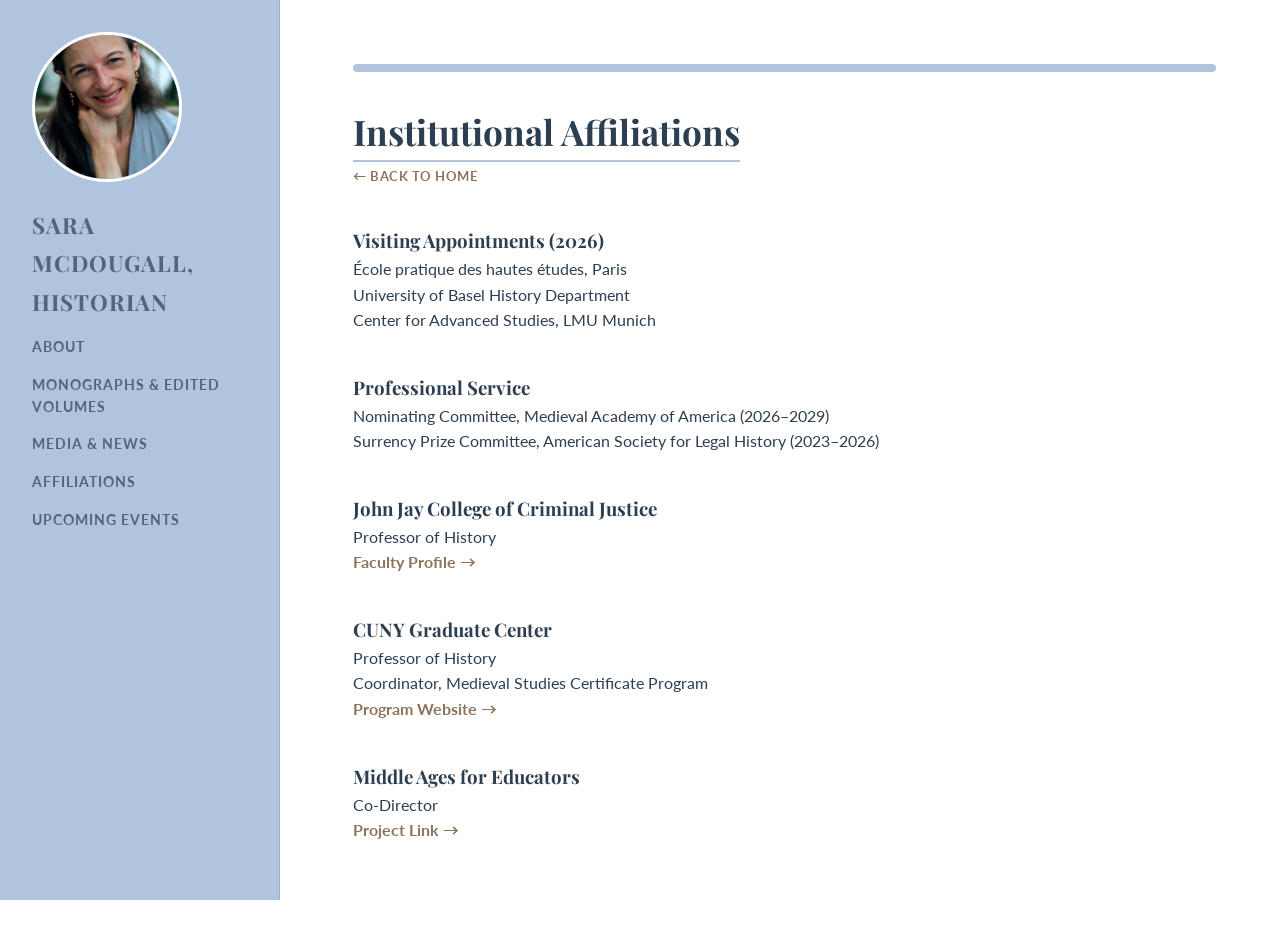
==== affiliations.html @ 27a06aaa "Add files via upload" ====
<!DOCTYPE html>
<html lang="en">
<head>
    <meta charset="UTF-8">
    <meta name="viewport" content="width=device-width, initial-scale=1.0">
    <title>Affiliations | Sara McDougall</title>
    <link href="https://fonts.googleapis.com/css2?family=Playfair+Display:wght@700&family=Lato:wght@300;400;700&display=swap" rel="stylesheet">
    <style>
        /* [Standard Style Block - Same as Media page] */
        :root { --primary: #b0c4de; --dark-text: #2c3e50; --accent: #8e735b; --bg: #ffffff; --light-grey: #f9f9f9; }
        * { box-sizing: border-box; margin: 0; padding: 0; }
        body { font-family: 'Lato', sans-serif; line-height: 1.6; color: var(--dark-text); background-color: var(--bg); display: flex; }
        nav { width: 280px; height: 100vh; background: var(--primary); color: var(--dark-text); position: fixed; padding: 2rem; display: flex; flex-direction: column; border-right: 1px solid rgba(0,0,0,0.1); }
        .headshot-container { width: 150px; height: 150px; border-radius: 50%; overflow: hidden; margin-bottom: 1.5rem; border: 3px solid white; flex-shrink: 0; }
        .headshot-container img { width: 100%; height: 100%; object-fit: cover; }
        nav h1 a { font-family: 'Playfair Display', serif; font-size: 1.4rem; color: var(--dark-text); text-decoration: none; line-height: 1.2; }
        nav a { color: var(--dark-text); text-decoration: none; margin-top: 1rem; font-weight: 700; text-transform: uppercase; letter-spacing: 1px; font-size: 0.85rem; transition: 0.3s; opacity: 0.7; }
        nav a:hover, nav a.active { opacity: 1; padding-left: 5px; border-left: 3px solid white; }
        main { margin-left: 280px; padding: 4rem; max-width: 1100px; width: 100%; }
        .page-header-accent { width: 100%; height: 8px; background: var(--primary); margin-bottom: 2rem; border-radius: 4px; }
        h2 { font-family: 'Playfair Display', serif; font-size: 2.2rem; color: var(--dark-text); margin-bottom: 0.2rem; border-bottom: 2px solid var(--primary); display: inline-block; }
        .back-btn { display: block; text-decoration: none; color: var(--accent); font-size: 0.8rem; font-weight: bold; margin-bottom: 2.5rem; text-transform: uppercase; letter-spacing: 0.5px; }
        .back-btn:hover { text-decoration: underline; }
        @media (max-width: 768px) { body { flex-direction: column; } nav { width: 100%; height: auto; position: relative; padding: 1.5rem; } main { margin-left: 0; padding: 2rem; } }
    </style>
</head>
<body>
<<nav>
    <div class="headshot-container">
        <img src="mcdhead2019.jpg" alt="Sara McDougall">
    </div>
    <h1><a href="index.html">Sara McDougall, Historian</a></h1>
    <a href="index.html">About</a>
    <a href="monographs.html">Monographs & Edited Volumes</a>
    <a href="media.html">Media & News</a>
    <a href="affiliations.html">Affiliations</a>
    <a href="events.html">Upcoming Events</a>
</nav>
<main>
    <div class="page-header-accent"></div>
    <h2>Institutional Affiliations</h2>
    <a href="index.html" class="back-btn">← Back to Home</a>
    <div style="margin-bottom: 2.5rem;">
    <h3 style="font-family: 'Playfair Display', serif;">Visiting Appointments (2026)</h3>
    <p>École pratique des hautes études, Paris </p>
    <p>University of Basel History Department </p>
    <p>Center for Advanced Studies, LMU Munich </p>
</div>

<div style="margin-bottom: 2.5rem;">
    <h3 style="font-family: 'Playfair Display', serif;">Professional Service</h3>
    <p>Nominating Committee, Medieval Academy of America (2026–2029) </p>
    <p>Surrency Prize Committee, American Society for Legal History (2023–2026) </p>
</div>
    <div style="margin-bottom: 2.5rem;">
        <h3 style="font-family: 'Playfair Display', serif;">John Jay College of Criminal Justice</h3>
        <p>Professor of History</p>
        <p><a href="https://www.jjay.cuny.edu/faculty/sara-mcdougall" target="_blank" style="color:var(--accent); text-decoration:none; font-weight:bold;">Faculty Profile →</a></p>
    </div>

    <div style="margin-bottom: 2.5rem;">
        <h3 style="font-family: 'Playfair Display', serif;">CUNY Graduate Center</h3>
        <p>Professor of History</p>
        <p>Coordinator, Medieval Studies Certificate Program</p>
        <p><a href="https://www.gc.cuny.edu/medieval-studies" target="_blank" style="color:var(--accent); text-decoration:none; font-weight:bold;">Program Website →</a></p>
    </div>

    <div style="margin-bottom: 2.5rem;">
        <h3 style="font-family: 'Playfair Display', serif;">Middle Ages for Educators</h3>
        <p>Co-Director</p>
        <p><a href="https://middleagesforeducators.princeton.edu/" target="_blank" style="color:var(--accent); text-decoration:none; font-weight:bold;">Project Link →</a></p>
    </div>
</main>
</body>
</html>
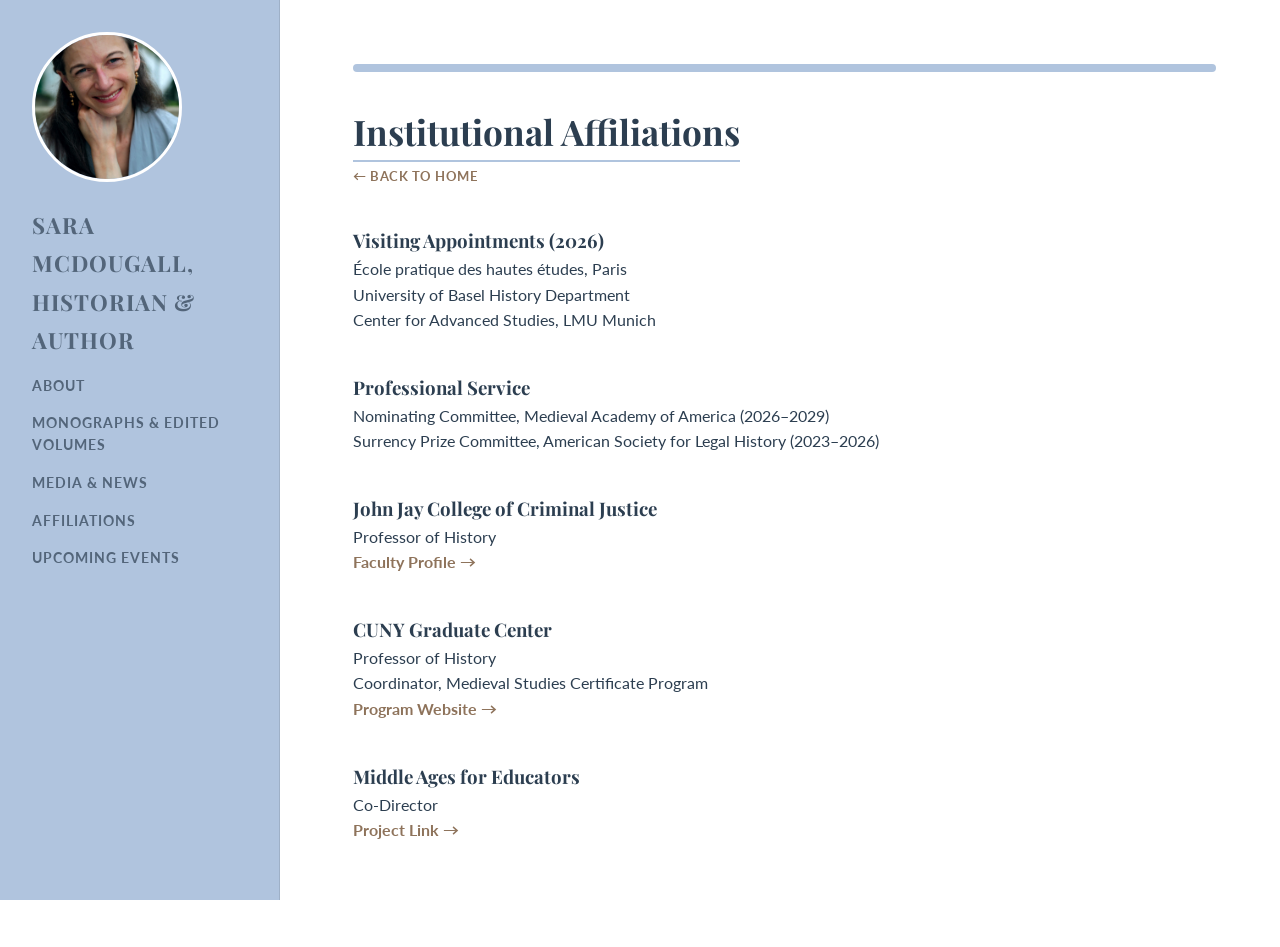
==== commit 7f9ffb08: "Update title to include 'Author' for Sara McDougall" ====
--- a/affiliations.html
+++ b/affiliations.html
@@ -29,7 +29,7 @@
     <div class="headshot-container">
         <img src="mcdhead2019.jpg" alt="Sara McDougall">
     </div>
-    <h1><a href="index.html">Sara McDougall, Historian</a></h1>
+    <h1><a href="index.html">Sara McDougall, Historian & Author</a></h1>
     <a href="index.html">About</a>
     <a href="monographs.html">Monographs & Edited Volumes</a>
     <a href="media.html">Media & News</a>
@@ -72,4 +72,4 @@
     </div>
 </main>
 </body>
-</html>+</html>
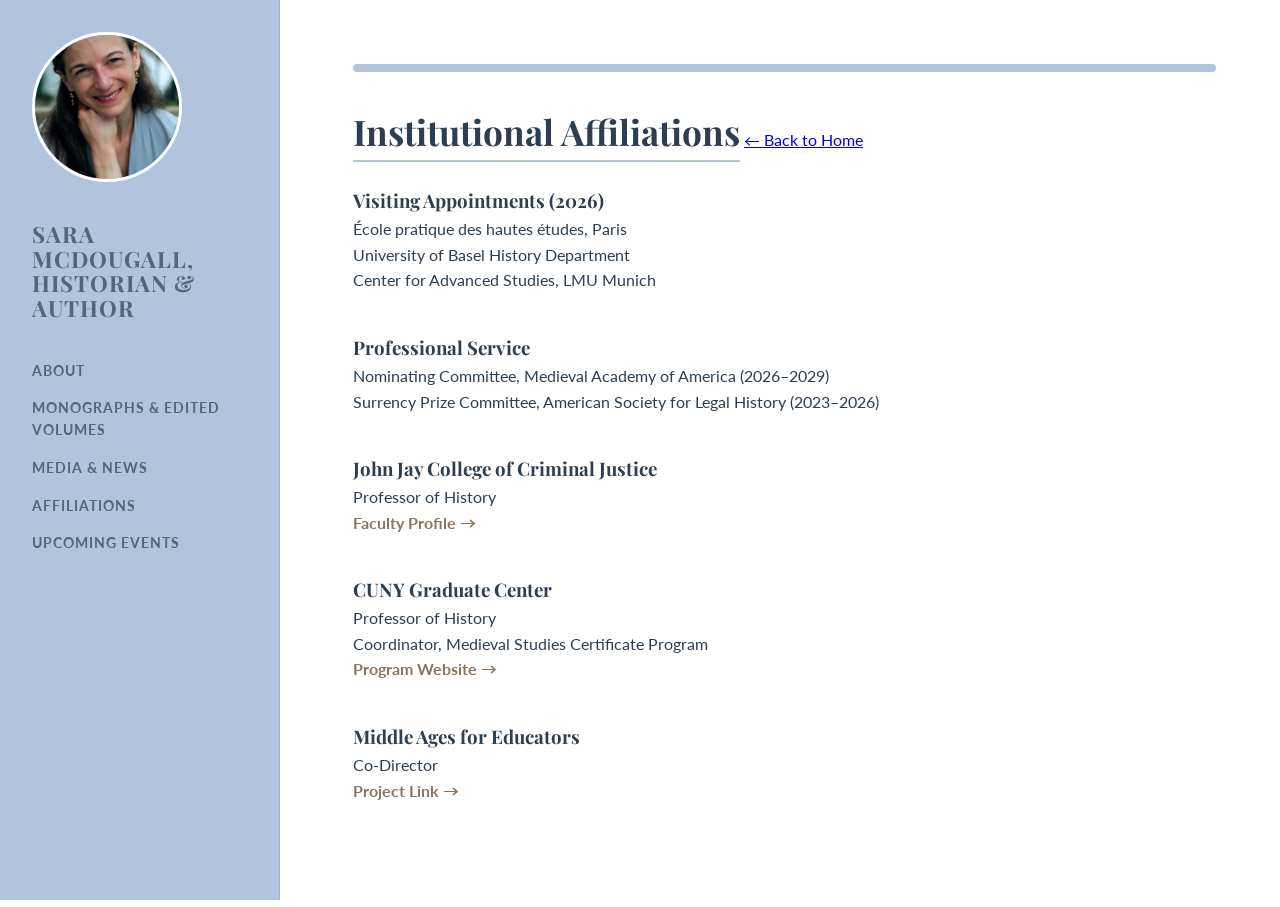
==== commit 666080df: "Remove inline styles and link external stylesheet" ====
--- a/affiliations.html
+++ b/affiliations.html
@@ -5,24 +5,7 @@
     <meta name="viewport" content="width=device-width, initial-scale=1.0">
     <title>Affiliations | Sara McDougall</title>
     <link href="https://fonts.googleapis.com/css2?family=Playfair+Display:wght@700&family=Lato:wght@300;400;700&display=swap" rel="stylesheet">
-    <style>
-        /* [Standard Style Block - Same as Media page] */
-        :root { --primary: #b0c4de; --dark-text: #2c3e50; --accent: #8e735b; --bg: #ffffff; --light-grey: #f9f9f9; }
-        * { box-sizing: border-box; margin: 0; padding: 0; }
-        body { font-family: 'Lato', sans-serif; line-height: 1.6; color: var(--dark-text); background-color: var(--bg); display: flex; }
-        nav { width: 280px; height: 100vh; background: var(--primary); color: var(--dark-text); position: fixed; padding: 2rem; display: flex; flex-direction: column; border-right: 1px solid rgba(0,0,0,0.1); }
-        .headshot-container { width: 150px; height: 150px; border-radius: 50%; overflow: hidden; margin-bottom: 1.5rem; border: 3px solid white; flex-shrink: 0; }
-        .headshot-container img { width: 100%; height: 100%; object-fit: cover; }
-        nav h1 a { font-family: 'Playfair Display', serif; font-size: 1.4rem; color: var(--dark-text); text-decoration: none; line-height: 1.2; }
-        nav a { color: var(--dark-text); text-decoration: none; margin-top: 1rem; font-weight: 700; text-transform: uppercase; letter-spacing: 1px; font-size: 0.85rem; transition: 0.3s; opacity: 0.7; }
-        nav a:hover, nav a.active { opacity: 1; padding-left: 5px; border-left: 3px solid white; }
-        main { margin-left: 280px; padding: 4rem; max-width: 1100px; width: 100%; }
-        .page-header-accent { width: 100%; height: 8px; background: var(--primary); margin-bottom: 2rem; border-radius: 4px; }
-        h2 { font-family: 'Playfair Display', serif; font-size: 2.2rem; color: var(--dark-text); margin-bottom: 0.2rem; border-bottom: 2px solid var(--primary); display: inline-block; }
-        .back-btn { display: block; text-decoration: none; color: var(--accent); font-size: 0.8rem; font-weight: bold; margin-bottom: 2.5rem; text-transform: uppercase; letter-spacing: 0.5px; }
-        .back-btn:hover { text-decoration: underline; }
-        @media (max-width: 768px) { body { flex-direction: column; } nav { width: 100%; height: auto; position: relative; padding: 1.5rem; } main { margin-left: 0; padding: 2rem; } }
-    </style>
+    <link rel="stylesheet" href="style.css">
 </head>
 <body>
 <<nav>
--- a/style.css
+++ b/style.css
@@ -0,0 +1,118 @@
+/* style.css */
+
+:root { 
+    --primary: #b0c4de; 
+    --dark-text: #2c3e50; 
+    --accent: #8e735b; 
+    --bg: #ffffff; 
+    --light-grey: #f9f9f9; 
+}
+
+* { 
+    box-sizing: border-box; 
+    margin: 0; 
+    padding: 0; 
+}
+
+body { 
+    font-family: 'Lato', sans-serif; 
+    line-height: 1.6; 
+    color: var(--dark-text); 
+    background-color: var(--bg); 
+    display: flex; 
+}
+
+/* Sidebar Navigation */
+nav { 
+    width: 280px; 
+    height: 100vh; 
+    background: var(--primary); 
+    color: var(--dark-text); 
+    position: fixed; 
+    padding: 2rem; 
+    display: flex; 
+    flex-direction: column; 
+    border-right: 1px solid rgba(0,0,0,0.1); 
+}
+
+.headshot-container { 
+    width: 150px; 
+    height: 150px; 
+    border-radius: 50%; 
+    overflow: hidden; 
+    margin-bottom: 1.5rem; 
+    border: 3px solid white; 
+    flex-shrink: 0; 
+}
+
+.headshot-container img { 
+    width: 100%; 
+    height: 100%; 
+    object-fit: cover; 
+}
+
+/* Sidebar Title Spacing Fix */
+nav h1 {
+    margin: 0;
+    padding: 0;
+}
+
+nav h1 a { 
+    font-family: 'Playfair Display', serif; 
+    font-size: 1.4rem; 
+    color: var(--dark-text); 
+    text-decoration: none; 
+    line-height: 1.1; /* Tight line spacing for the title */
+    display: block;
+    margin-bottom: 1.5rem; 
+}
+
+nav a { 
+    color: var(--dark-text); 
+    text-decoration: none; 
+    margin-top: 1rem; 
+    font-weight: 700; 
+    text-transform: uppercase; 
+    letter-spacing: 1px; 
+    font-size: 0.85rem; 
+    transition: 0.3s; 
+    opacity: 0.7; 
+}
+
+nav a:hover, nav a.active { 
+    opacity: 1; 
+    padding-left: 5px; 
+    border-left: 3px solid white; 
+}
+
+/* Main Content */
+main { 
+    margin-left: 280px; 
+    padding: 4rem; 
+    max-width: 1100px; 
+    width: 100%; 
+}
+
+.page-header-accent { 
+    width: 100%; 
+    height: 8px; 
+    background: var(--primary); 
+    margin-bottom: 2rem; 
+    border-radius: 4px; 
+}
+
+h2 { 
+    font-family: 'Playfair Display', serif; 
+    font-size: 2.2rem; 
+    color: var(--dark-text); 
+    margin-bottom: 1.5rem; 
+    border-bottom: 2px solid var(--primary); 
+    display: inline-block; 
+}
+
+/* Responsive Design */
+@media (max-width: 768px) { 
+    body { flex-direction: column; } 
+    nav { width: 100%; height: auto; position: relative; padding: 1.5rem; } 
+    main { margin-left: 0; padding: 2rem; } 
+}
